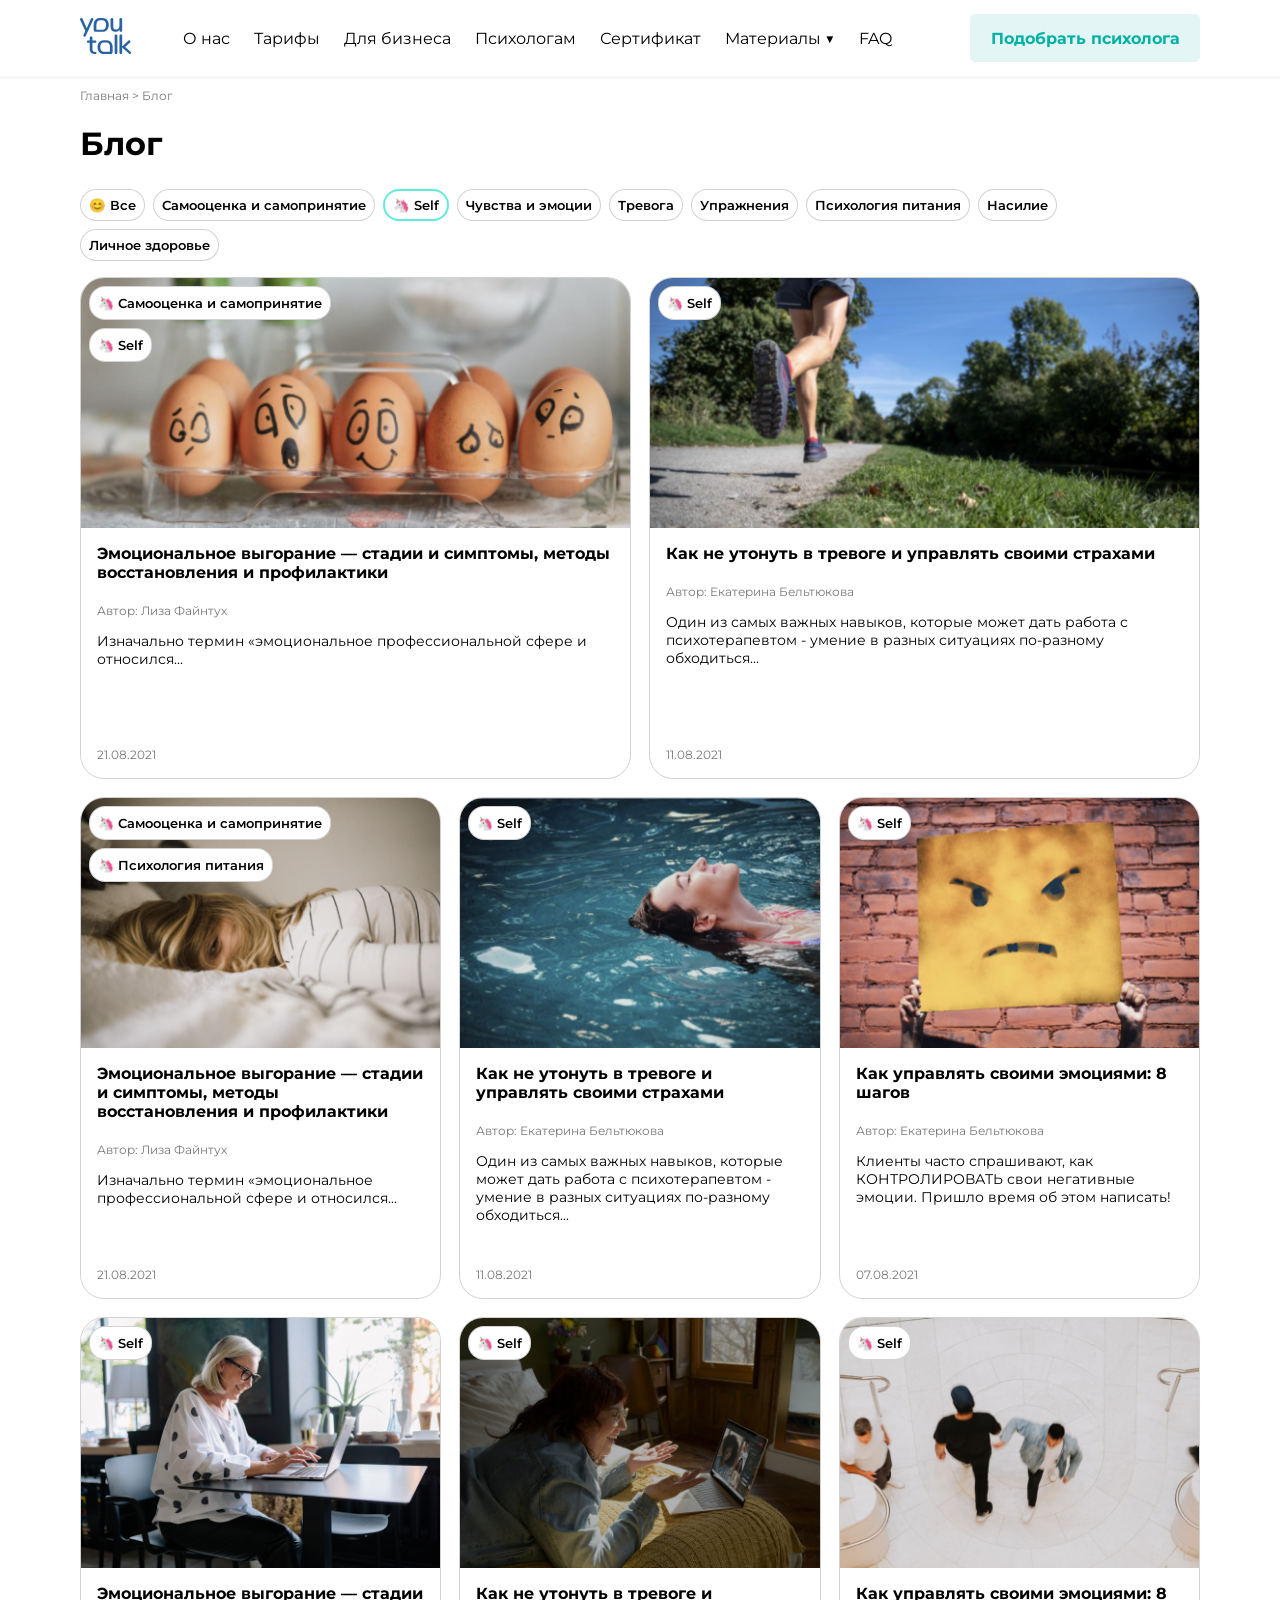
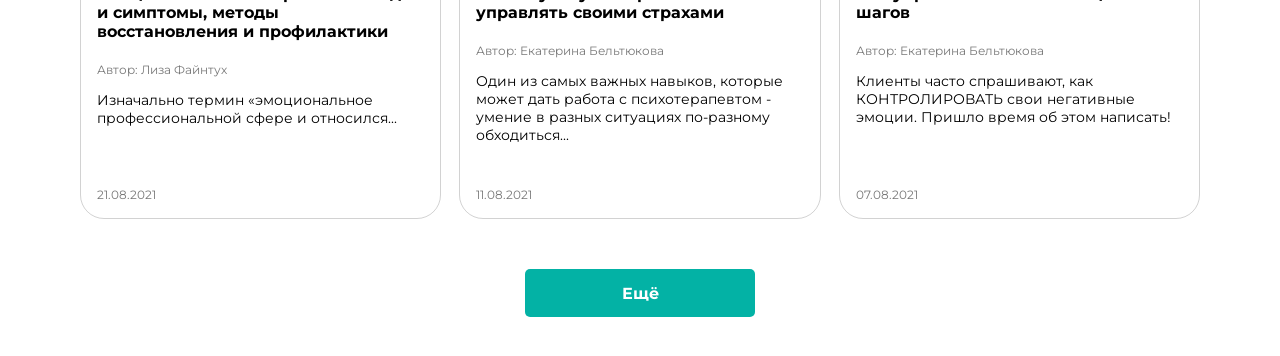
==== pages/blog.html @ 65db6125 "Added articles" ====
<!DOCTYPE html>
<html lang="ru">
    <head>
        <meta charset="UTF-8">
        <meta name="viewport" content="width=device-width, initial-scale=1">
        <link rel="stylesheet" href="../css/font.css">
        <link rel="stylesheet" href="../css/style.css">
        <title>Блог</title>
    </head>
    <body>
        <header class="header">
            <a class="header__logo" href=""><img src="../images/logo.svg" alt="YouTalk logo"></a>
            <nav class="header__nav_platform_desktop">
                <ul class="header__nav-list_orientation_horizontal">
                    <li class="header__nav-option"><a href="">О нас</a></li>
                    <li class="header__nav-option"><a href="">Тарифы</a></li>
                    <li class="header__nav-option"><a href="">Для бизнеса</a></li>
                    <li class="header__nav-option"><a href="">Психологам</a></li>
                    <li class="header__nav-option"><a href="">Сертификат</a></li>
                    <li class="header__nav-option"><a href="" class="header__dropdown">Материалы</a></li>
                    <li class="header__nav-option"><a href="">FAQ</a></li>
                </ul>
            </nav>
            <button class="header__button_platform_desktop" id="button-main">Подобрать психолога</button>
            <button class="header__button_platform_mobile" id="button-mobile"><img src="../images/menu-icon.svg" alt="Navigation menu"></button>
        </header>
        <main class="main">
            <div class="main__page-path"><p><a href="">Главная</a> > <a href="">Блог</a></p></div>
            <h1>Блог</h1>
            <div class="tag-bar">
                <ul class="tag-bar__list_orientation_horizontal">
                    <li class="tag-bar__tag_state_idle"><button>&#128522; Все</button></li>
                    <li class="tag-bar__tag_state_idle"><button>Самооценка и самопринятие</button></li>
                    <li class="tag-bar__tag_state_active"><button>&#129412; Self</button></li>
                    <li class="tag-bar__tag_state_idle"><button>Чувства и эмоции</button></li>
                    <li class="tag-bar__tag_state_idle"><button>Тревога</button></li>
                    <li class="tag-bar__tag_state_idle"><button>Упражнения</button></li>
                    <li class="tag-bar__tag_state_idle"><button>Психология питания</button></li>
                    <li class="tag-bar__tag_state_idle"><button>Насилие</button></li>
                    <li class="tag-bar__tag_state_idle"><button>Личное здоровье</button></li>
                </ul>
            </div>
            <div class="articles-grid">
                <article class="articles-grid__article-card">
                    <div class="article-card__image">
                        <img src="../images/article1.png" alt="Article cover">
                        <ul class="article-card__tag-list_orientation_vertical">
                            <li class="article-card__tag">&#129412; Самооценка и самопринятие</li>
                            <li class="article-card__tag">&#129412; Self</li>
                        </ul>
                    </div>
                    <div class="article-card__text">
                        <a class="article-card__link-header" href=""><h4>Эмоциональное выгорание &mdash; стадии и симптомы, методы восстановления и профилактики</h4></a>
                        <p class="article-card__author">Автор: Лиза Файнтух</p>
                        <p class="article-card__paragraph">Изначально термин «эмоциональное профессиональной сфере и относился...</p>
                        <p class="article-card__date">21.08.2021</p>
                    </div>
                </article>
                <article class="articles-grid__article-card">
                    <div class="article-card__image">
                        <img src="../images/article2.png" alt="Article cover">
                        <ul class="article-card__tag-list_orientation_vertical">
                            <li class="article-card__tag">&#129412; Self</li>
                        </ul>
                    </div>
                    <div class="article-card__text">
                        <a class="article-card__link-header" href=""><h4>Как не утонуть в тревоге и управлять своими страхами</h4></a>
                        <p class="article-card__author">Автор: Екатерина Бельтюкова</p>
                        <p class="article-card__paragraph">Один из самых важных навыков, которые может дать работа с психотерапевтом - умение в разных ситуациях по-разному обходиться...</p>
                        <p class="article-card__date">11.08.2021</p>
                    </div>
                </article>
                <article class="articles-grid__article-card">
                    <div class="article-card__image">
                        <img src="../images/article3.png" alt="Article cover">
                        <ul class="article-card__tag-list_orientation_vertical">
                            <li class="article-card__tag">&#129412; Самооценка и самопринятие</li>
                            <li class="article-card__tag">&#129412; Психология питания</li>
                        </ul>
                    </div>
                    <div class="article-card__text">
                        <a class="article-card__link-header" href=""><h4>Эмоциональное выгорание &mdash; стадии и симптомы, методы восстановления и профилактики</h4></a>
                        <p class="article-card__author">Автор: Лиза Файнтух</p>
                        <p class="article-card__paragraph">Изначально термин «эмоциональное профессиональной сфере и относился...</p>
                        <p class="article-card__date">21.08.2021</p>
                    </div>
                </article>
                <article class="articles-grid__article-card">
                    <div class="article-card__image">
                        <img src="../images/article4.png" alt="Article cover">
                        <ul class="article-card__tag-list_orientation_vertical">
                            <li class="article-card__tag">&#129412; Self</li>
                        </ul>
                    </div>
                    <div class="article-card__text">
                        <a class="article-card__link-header" href=""><h4>Как не утонуть в тревоге и управлять своими страхами</h4></a>
                        <p class="article-card__author">Автор: Екатерина Бельтюкова</p>
                        <p class="article-card__paragraph">Один из самых важных навыков, которые может дать работа с психотерапевтом - умение в разных ситуациях по-разному обходиться...</p>
                        <p class="article-card__date">11.08.2021</p>
                    </div>
                </article>
                <article class="articles-grid__article-card">
                    <div class="article-card__image">
                        <img src="../images/article5.png" alt="Article cover">
                        <ul class="article-card__tag-list_orientation_vertical">
                            <li class="article-card__tag">&#129412; Self</li>
                        </ul>
                    </div>
                    <div class="article-card__text">
                        <a class="article-card__link-header" href=""><h4>Как управлять своими эмоциями: 8 шагов</h4></a>
                        <p class="article-card__author">Автор: Екатерина Бельтюкова</p>
                        <p class="article-card__paragraph">Клиенты часто спрашивают, как КОНТРОЛИРОВАТЬ свои негативные эмоции. Пришло время об этом написать!</p>
                        <p class="article-card__date">07.08.2021</p>
                    </div>
                </article>
                <article class="articles-grid__article-card">
                    <div class="article-card__image">
                        <img src="../images/article6.png" alt="Article cover">
                        <ul class="article-card__tag-list_orientation_vertical">
                            <li class="article-card__tag">&#129412; Self</li>
                        </ul>
                    </div>
                    <div class="article-card__text">
                        <a class="article-card__link-header" href=""><h4>Эмоциональное выгорание &mdash; стадии и симптомы, методы восстановления и профилактики</h4></a>
                        <p class="article-card__author">Автор: Лиза Файнтух</p>
                        <p class="article-card__paragraph">Изначально термин «эмоциональное профессиональной сфере и относился...</p>
                        <p class="article-card__date">21.08.2021</p>
                    </div>
                </article>
                <article class="articles-grid__article-card">
                    <div class="article-card__image">
                        <img src="../images/article7.png" alt="Article cover">
                        <ul class="article-card__tag-list_orientation_vertical">
                            <li class="article-card__tag">&#129412; Self</li>
                        </ul>
                    </div>
                    <div class="article-card__text">
                        <a class="article-card__link-header" href=""><h4>Как не утонуть в тревоге и управлять своими страхами</h4></a>
                        <p class="article-card__author">Автор: Екатерина Бельтюкова</p>
                        <p class="article-card__paragraph">Один из самых важных навыков, которые может дать работа с психотерапевтом - умение в разных ситуациях по-разному обходиться...</p>
                        <p class="article-card__date">11.08.2021</p>
                    </div>
                </article>
                <article class="articles-grid__article-card">
                    <div class="article-card__image">
                        <img src="../images/article8.png" alt="Article cover">
                        <ul class="article-card__tag-list_orientation_vertical">
                            <li class="article-card__tag">&#129412; Self</li>
                        </ul>
                    </div>
                    <div class="article-card__text">
                        <a class="article-card__link-header" href=""><h4>Как управлять своими эмоциями: 8 шагов</h4></a>
                        <p class="article-card__author">Автор: Екатерина Бельтюкова</p>
                        <p class="article-card__paragraph">Клиенты часто спрашивают, как КОНТРОЛИРОВАТЬ свои негативные эмоции. Пришло время об этом написать!</p>
                        <p class="article-card__date">07.08.2021</p>
                    </div>
                </article>
            </div>
            <div class="main__more-container">
                <button class="main__more-button">Ещё</button>
            </div>
        </main>
        <footer></footer>
    </body>
</html>
---- css/font.css ----
@font-face {
    font-family: "Montserrat";
    font-style: normal;
    font-weight: 400;
    src: local("Montserrat"),
        url("../fonts/Montserrat/Montserrat-Regular.woff") format("woff2"),
        url("../fonts/Montserrat/Montserrat-Regular.woff") format("woff");
    font-display: swap;
}

@font-face {
    font-family: "Montserrat";
    font-style: normal;
    font-weight: 700;
    src: local("Montserrat"),
        url("../fonts/Montserrat/Montserrat-Bold.woff2") format("woff2"),
        url("../fonts/Montserrat/Montserrat-Bold.woff") format("woff");
    font-display: swap;
}

@font-face {
    font-family: "Montserrat";
    font-style: normal;
    font-weight: 600;
    src: local("Montserrat"),
        url("../fonts/Montserrat/Montserrat-SemiBold.woff2") format("woff2"),
        url("../fonts/Montserrat/Montserrat-SemiBold.woff") format("woff");
    font-display: swap;
}

@font-face {
    font-family: "Montserrat";
    font-style: normal;
    font-weight: 100;
    src: local("Montserrat"),
        url("../fonts/Montserrat/Montserrat-Thin.woff2") format("woff2"),
        url("../fonts/Montserrat/Montserrat-Thin.woff") format("woff");
    font-display: swap;
}
---- css/style.css ----
body {
    margin: 0px;
    font-family: Montserrat, serif;
    font-size: 16px;
}

.header, .main {
    padding: 0px 6.25%;
}

.header {
    box-sizing: border-box;
    width: 100%;
    height: 76px;
    display: flex;
    align-items: center;
    position: sticky;
    z-index: 10;
    top: 0;
    box-shadow: 0px 3px 0px rgba(237, 239, 240, 0.5);
    background-color: white;
}

[class$="list_orientation_horizontal"] {
    display: flex;
    flex-wrap: wrap;
    list-style: none;
    padding: 0;
    margin: 0;
}

[class$="list_orientation_vertical"] {
    list-style: none;
    padding: 0;
    margin: 0;
}

[class^="header__nav-list"] {
    padding-inline: 40px;
}

[class^="header__nav-list"] > li {
    display: inline-block;
    margin: 2px 12px;
}

.header__nav-option > a:link, .header__nav-option > a:visited {
    color: black;
    text-decoration: none;
}

.header__nav-option > a:hover, .header__nav-option > a:active {
    color: grey;
    text-decoration: none;
}

.header__dropdown::after {
    content: " ▼";
}

button {
    cursor: pointer;
}

[class^="header__button"] {
    margin-left: auto;
    flex-shrink: 0;
}

#button-main {
    width: 230px;
    height: 48px;
    background-color: #E3F5F5;
    border: none;
    border-radius: 5px;
    font-family: Montserrat, serif;
    font-size: 16px;
    font-weight: bold;
    color: #03B2A5;
}

#button-mobile {
    background: none;
    border: none;
}

[class*="button"]:hover {
    transform: scale(1.025);
}

[class^="main__page-path"] p {
    font-size: 12px;
    color: rgba(30, 30, 30, 0.6);
}

[class^="main__page-path"] a:link, [class^="main__page-path"] a:visited {
    font-size: 12px;
    color: rgba(30, 30, 30, 0.6);
    text-decoration: none;
}

[class^="main__page-path"] a:hover, [class^="main__page-path"] a:active {
    font-size: 12px;
    color: rgba(30, 30, 30, 0.6);
    text-decoration: none;
}

[class^="tag-bar__list"] > li {
    display: inline-block;
    flex: 0 0 auto;
    padding: 4px 8px;
    padding-inline-start: 0px;
}

[class^="tag-bar__tag"] > button {
    height: 32px;
    align-items: center;
    background-color: white;
    padding: 0px 8px;
    font-family: Montserrat, serif;
    font-weight: 600;
}

[class$="tag_state_idle"] > button:hover {
    background-color: #E3F5F5;
    border-color: #E3F5F5;
}

[class^="tag-bar__tag_state_idle"] > button {
    border: 1px solid rgba(30, 30, 30, 0.2);
    border-radius: 16px;
}

[class^="tag-bar__tag_state_active"] > button {
    border: 2px solid rgba(0, 223, 193, 0.623);
    border-radius: 16px;
}

.articles-grid {
    display: grid;
    grid-template-columns: repeat(6, 1fr);
    gap: 18px;
    margin: 12px 0px;
}

[class^="articles-grid__article-card"] {
    height: 500px;
    border: 1px solid rgba(30, 30, 30, 0.2);
    border-radius: 24px;
    overflow: hidden;
}

[class^="articles-grid__article-card"]:nth-child(-n + 2) {
    grid-column: span 3;
}

[class^="articles-grid__article-card"]:nth-child(n + 3) {
    grid-column: span 2;
}

[class^="article-card__image"] {
    position: relative;
    height: 250px;
    overflow: hidden;
}

[class^="article-card__image"] > img {
    width: 100%;
    height: 100%;
    object-fit: cover;
    display: block;
}

[class^="article-card__tag-list"] {
    position: absolute;
    top: 0%;
    left: 0px;
}

[class^="article-card__tag-list"] > li {
    display: flex;
    justify-content: center;
    align-items: center; 
    padding-inline-start: 0px;
    min-height: 32px;
    max-height: 64px;
    width: fit-content;
    background-color: white;
    margin: 8px 8px;
    padding: 0px 8px;
    font-family: Montserrat, serif;
    font-weight: 600;
    font-size: 13px;
    border: 1px solid rgba(30, 30, 30, 0.2);
    border-radius: 16px;
}

.article-card__text {
    display: flex;
    flex-direction: column;
    justify-content: flex-start;
    height: 218px;
    padding: 16px 16px;
}

[class^="article-card__link-header"]:link, [class^="article-card__link-header"]:visited{
    color: black;
    text-decoration: none;
}

[class^="article-card__link-header"]:hover, [class^="article-card__link-header"]:active {
    color: grey;
    text-decoration: none;
}

[class^="article-card__link-header"] > h4 {
    margin-top: 0px;
}

.article-card__author, .article-card__date {
    font-size: 12px;
    color: rgba(30, 30, 30, 0.6);
}

.article-card__date {
    margin-top: auto;
    margin-bottom: 0px;
}

.article-card__author {
    margin: 0 0;
}

.article-card__paragraph {
    font-size: 14px;
}

.main__more-container {
    display: flex;
    justify-content: center;
    align-items: center;
    height: 125px;
}

.main__more-button {
    width: 230px;
    height: 48px;
    background-color: #03B2A5;
    border: none;
    border-radius: 5px;
    font-family: Montserrat, serif;
    font-size: 16px;
    font-weight: bold;
    color: white;
}

@media (max-width: 450px) {

    [class^="tag-bar__list"] {
        flex-wrap: nowrap;
        overflow-x: auto;
        overflow-y: hidden;
        -webkit-overflow-scrolling: touch;
    }

    * {
        scrollbar-width: none;
    }
}

@media (max-width: 900px) {

    .articles-grid {
    display: grid;
    grid-template-columns: repeat(4, 1fr);
    gap: 18px;
    margin: 12px 0px;
    }

    [class^="articles-grid__article-card"]:nth-child(-n + 2) {
        grid-column: span 4;
    }

    [class^="articles-grid__article-card"]:nth-child(n + 3) {
        grid-column: span 2;
    }
}

@media (max-width: 800px) {

    .articles-grid {
    display: grid;
    grid-template-columns: 1fr;
    gap: 18px;
    margin: 12px 0px;
    }

    [class^="articles-grid__article-card"]:nth-child(-n + 2) {
        grid-column: span 1;
    }

    [class^="articles-grid__article-card"]:nth-child(n + 3) {
        grid-column: span 1;
    }
}

@media (max-width: 1000px) {

    [class*="platform_desktop"] {
        display: none;
    }
}

@media (min-width: 1000px) {

    [class*="platform_mobile"] {
        display: none;
    }
}
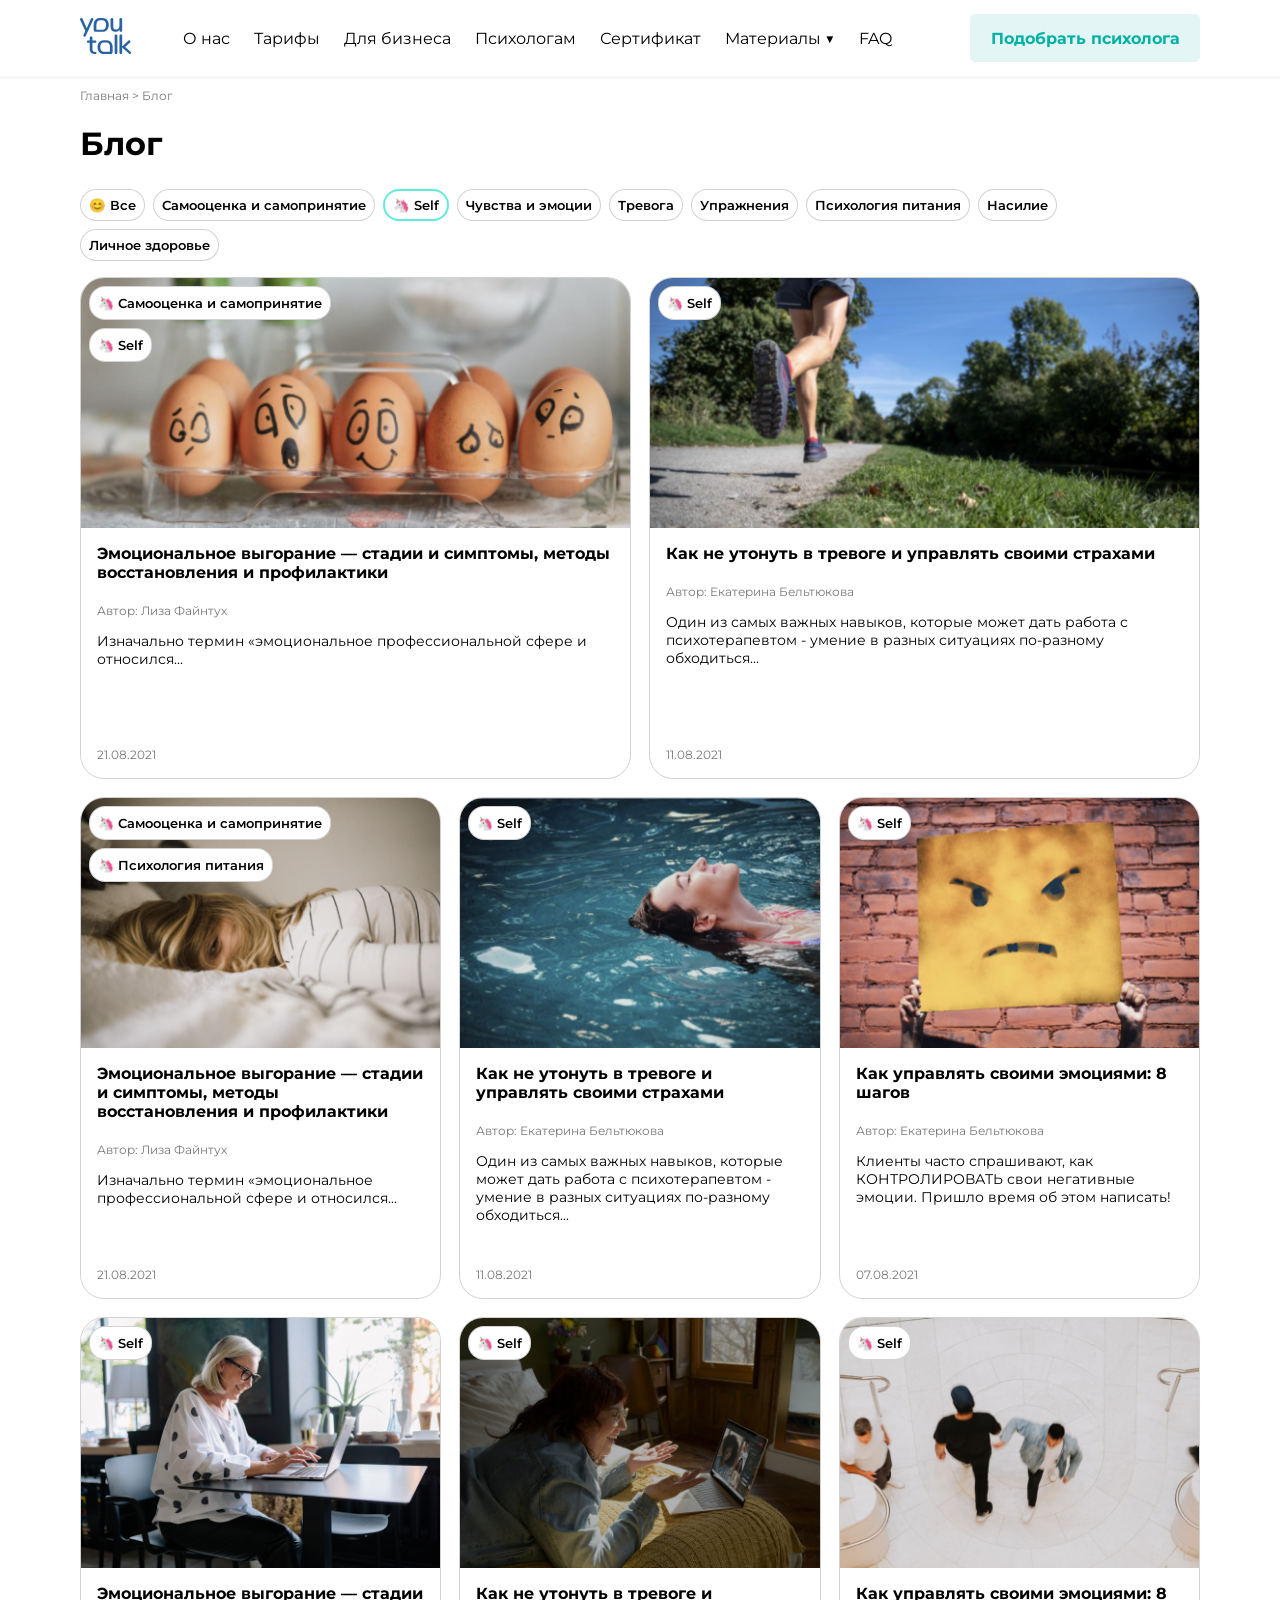
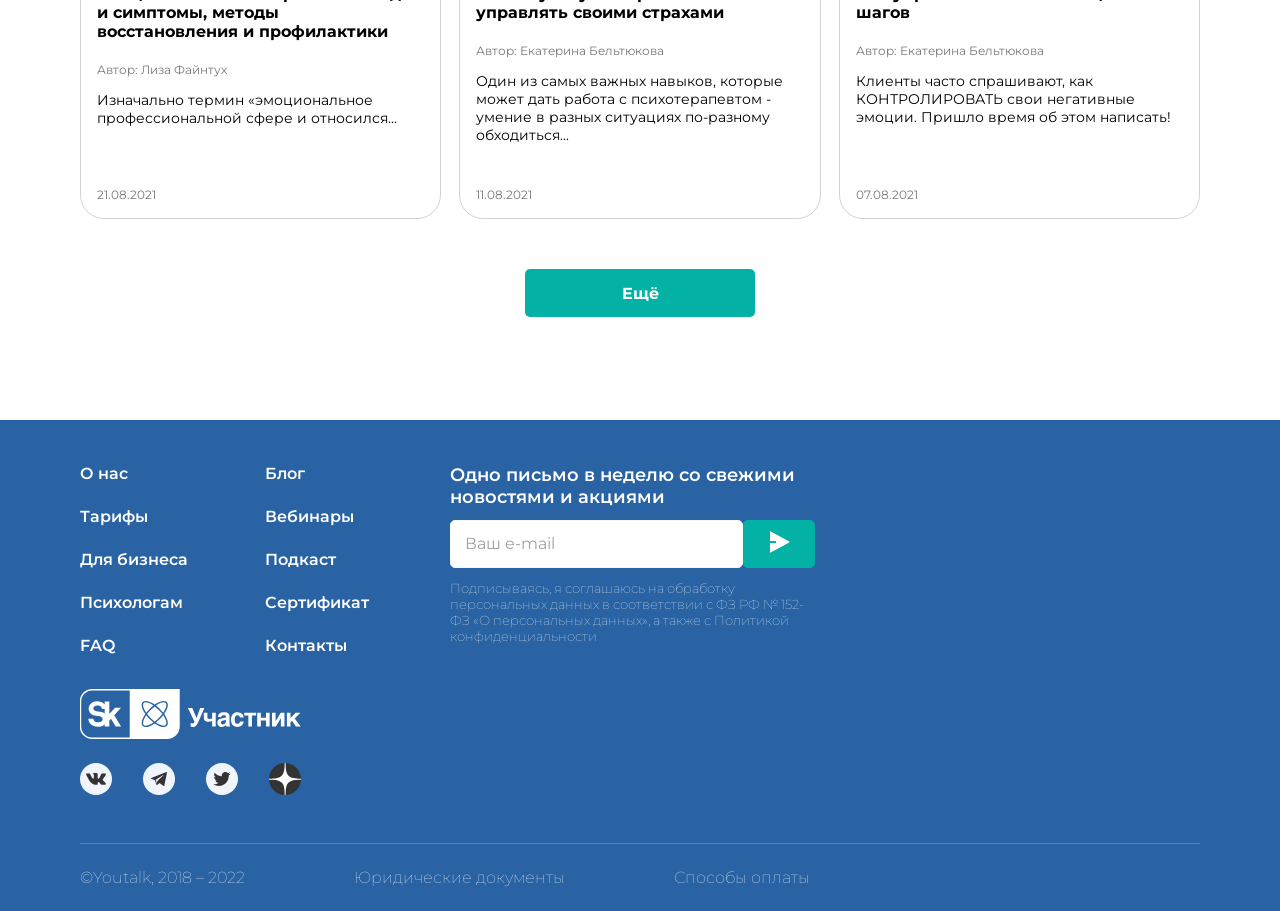
==== commit 6af8f7db: "Finished blog page" ====
--- a/pages/blog.html
+++ b/pages/blog.html
@@ -160,6 +160,49 @@
                 <button class="main__more-button">Ещё</button>
             </div>
         </main>
-        <footer></footer>
+        <footer class="footer">
+            <div class="footer__menu">
+                <nav class="footer__nav">
+                    <ul class="footer__nav-list">
+                        <li class="footer__nav-option"><a href="">О нас</a></li>
+                        <li class="footer__nav-option"><a href="">Тарифы</a></li>
+                        <li class="footer__nav-option"><a href="">Для бизнеса</a></li>
+                        <li class="footer__nav-option"><a href="">Психологам</a></li>
+                        <li class="footer__nav-option"><a href="">FAQ</a></li>
+                    </ul>
+                    <ul class="footer__nav-list">
+                        <li class="footer__nav-option"><a href="">Блог</a></li>
+                        <li class="footer__nav-option"><a href="">Вебинары</a></li>
+                        <li class="footer__nav-option"><a href="">Подкаст</a></li>
+                        <li class="footer__nav-option"><a href="">Сертификат</a></li>
+                        <li class="footer__nav-option"><a href="">Контакты</a></li>
+                    </ul>
+                </nav>
+                <div class="footer__form-container">
+                    <p class="footer__form-description">Одно письмо в неделю со свежими новостями и акциями</p>
+                    <div class="footer__form">
+                        <input class="form__email-input" type="email" placeholder="Ваш e-mail">
+                        <button class="form__submit-button"><img src="../images/submit-icon.svg" alt="Submit icon"></button>
+                    </div>
+                    <p class="footer__form-agreement">Подписываясь, я соглашаюсь на обработку персональных данных в соответствии с ФЗ РФ № 152-ФЗ «О персональных данных», а также с Политикой конфиденциальности</p>
+                </div>
+                <div class="footer__social-links">
+                    <img src="../images/partnership-logo.svg" alt="Partnership logo">
+                    <ul class="footer__social-links-list">
+                        <li><a href=""><img src="../images/vk-logo.svg" alt="VK link"></a></li>
+                        <li><a href=""><img src="../images/telegram-logo.svg" alt="Telegram link"></a></li>
+                        <li><a href=""><img src="../images/twitter-logo.svg" alt="Twitter link"></a></li>
+                        <li><a href=""><img src="../images/dzen-logo.svg" alt="Dzen link"></a></li>
+                    </ul>
+                </div>
+            </div>
+            <div class="footer__legal-info">
+                <ul class="footer__legal-info-list">
+                    <li><p>&copy;Youtalk, 2018 – 2022</p></li>
+                    <li><a href="">Юридические документы</a></li>
+                    <li><a href="">Способы оплаты</a></li>
+                </ul>
+            </div>
+        </footer>
     </body>
 </html>
--- a/css/style.css
+++ b/css/style.css
@@ -4,7 +4,7 @@
     font-size: 16px;
 }
 
-.header, .main {
+.header, .main, .footer {
     padding: 0px 6.25%;
 }
 
@@ -254,6 +254,185 @@
     color: white;
 }
 
+.footer {
+    min-height: 300px;
+    background-color: #2963A3;
+    padding-top: 32px;
+    margin-top: 64px;
+}
+
+.footer__menu {
+    display: flex;
+    flex-wrap: wrap;
+}
+
+.footer__nav, .footer__form-container {
+    display: flex;
+    justify-content: flex-start;
+    width: 33%;
+}
+
+.footer__nav {
+    min-width: 250px;
+}
+
+.footer__form-container {
+    flex-direction: column;
+    max-width: 500px;
+    min-width: 250px;
+    margin-right: 15%;
+}
+
+.footer__nav-list {
+    display: flex;
+    flex-direction: column;
+    min-height: 225px;
+    width: 50%;
+    list-style: none;
+    padding-inline-start: 0px;
+    margin: 0px;
+}
+
+.footer__nav-option {
+    display: flex;
+    align-items: center;
+    margin: 12px 0px;
+}
+
+.footer__nav-option > a {
+    font-family: Montserrat, serif;
+    font-weight: 600;
+    font-size: 16px;
+}
+
+.footer__nav-option > a:link, .footer__nav-option > a:visited {
+    color: white;
+    text-decoration: none;
+}
+
+.footer__nav-option > a:hover, .footer__nav-option > a:active {
+    color: #b6d1ec;
+    text-decoration: none;
+}
+
+.footer__form-description {
+    font-family: Montserrat, serif;
+    font-weight: 600;
+    font-size: 18px;
+    color: white;
+    margin: 12px 0px;
+}
+
+.footer__form-agreement {
+    font-family: Montserrat, serif;
+    font-weight: 100;
+    font-size: 13px;
+    color: rgb(255, 255, 255);
+    margin: 12px 0px;
+}
+
+.footer__form {
+    display: flex;
+    align-items: center;
+}
+
+.footer__form input {
+    width: 75%;
+    height: 46px;
+    background-color: white;
+    border: 1px solid rgb(247, 247, 247);
+    border-radius: 5px;
+    padding: 0px 0px;
+    font-family: Montserrat, serif;
+    font-size: 16px;
+    font-weight: 400;
+    color: #000000;
+    padding-inline-start: 14px;
+}
+
+.footer__form input::placeholder {
+    font-family: Montserrat, serif;
+    font-size: 16px;
+    font-weight: 400;
+    color: #a0a0a0;
+}
+
+.footer__form input:focus {
+    outline: none;
+}
+
+.footer__form button {
+    height: 48px;
+    width: 72px;
+    background-color: #03B2A5;
+    border: 1px solid #03B2A5;
+    border-radius: 5px;
+    padding: 0px 0px;
+}
+
+.footer__social-links {
+    display: flex;
+    flex-direction: column;
+    align-items: flex-start;
+    width: fit-content;
+}
+
+.footer__social-links > img {
+    width: 221px;
+    height: 50px;
+    margin: 12px 0px;
+}
+
+.footer__social-links-list {
+    display: flex;
+    width: 221px;
+    justify-content: space-between;
+    list-style: none;
+    padding-inline-start: 0px;
+    margin: 12px 0px;
+}
+
+.footer__legal-info {
+    display: flex;
+    border-top: 1px solid rgba(196, 196, 196, 0.301);
+    margin-top: 32px;
+}
+
+.footer__legal-info-list {
+    display: flex;
+    width: 100%;
+    align-items: center;
+    flex-wrap: wrap;
+    list-style: none;
+    padding-inline-start: 0px;
+    padding-top: 24px;
+    margin: 0px 0px;
+}
+
+.footer__legal-info-list > li {
+    margin: 0px 0px;
+    margin-bottom: 24px;
+    padding-right: 109px;
+}
+
+.footer__legal-info-list p {
+    margin: 0px 0px;
+    font-family: Montserrat, serif;
+    font-weight: 100;
+    font-size: 16px;
+    color: white;
+}
+
+.footer__legal-info-list a {
+    margin: 0px 0px;
+    font-family: Montserrat, serif;
+    font-weight: 100;
+    font-size: 16px;
+    color: white;
+    text-decoration: none;
+}
+
+
 @media (max-width: 450px) {
 
     [class^="tag-bar__list"] {
